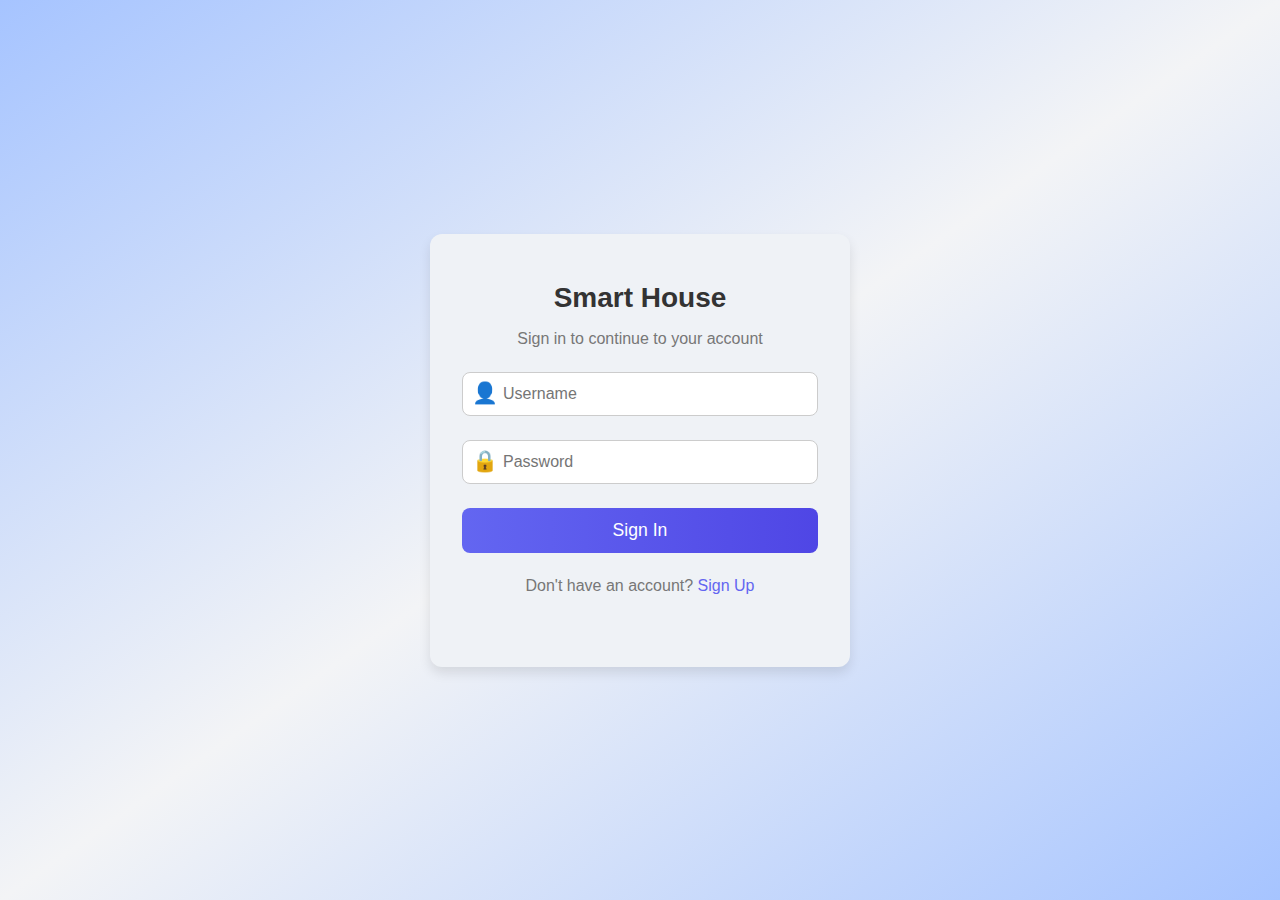
==== iam/src/main/webapp/pages/SignIn.html @ 227d3538 "signup and validation works through front" ====
<!DOCTYPE html>
<html lang="en">
<head>
    <meta charset="UTF-8">
    <meta name="viewport" content="width=device-width, initial-scale=1.0">
    <link rel="stylesheet" href="../styles/Auth.css">
    <title>Sign In</title>
</head>
<body>
<div class="auth-layout">
    <h1>Smart House</h1>
    <p>Sign in to continue to your account</p>
    <form id="signInForm">
        <div class="form-group">
            <p>👤</p>
            <input type="text" id="username" placeholder="Username" required>
            <div class="error-message" id="usernameError"></div>
        </div>
        <div class="form-group">
            <p>🔒</p>
            <input type="password" id="password" placeholder="Password" required>
            <div class="error-message" id="passwordError"></div>
        </div>
        <button type="submit" class="btn btn-primary">Sign In</button>
    </form>
    <div class="auth-footer">
        <p>Don't have an account? <a href="SignUp.html">Sign Up</a></p>
    </div>
</div>
<script src="../scripts/Auth.js"></script>
</body>
</html>
---- iam/src/main/webapp/styles/Auth.css ----
* {
    margin: 0;
    padding: 0;
    box-sizing: border-box;
}


body {
    font-family: 'Arial', sans-serif;
    display: flex;
    justify-content: center;
    align-items: center;
    min-height: 100vh;
    margin: 0;
    background: linear-gradient(to bottom right, #a6c4ff, #f3f4f6, #a6c4ff);
}

.auth-layout {
    background: #eff2f6;
    padding: 3rem 2rem;
    border-radius: 12px;
    box-shadow: 0 6px 12px rgba(0, 0, 0, 0.1);
    width: 100%;
    max-width: 420px;
    transition: transform 0.3s ease, box-shadow 0.3s ease;
}

.auth-layout:hover {
    transform: translateY(-5px);
    box-shadow: 0 12px 24px rgba(0, 0, 0, 0.15);
}

.auth-layout h1 {
    font-size: 1.75rem;
    margin-bottom: 1rem;
    color: #333;
    text-align: center;
}

.auth-layout p {
    margin-bottom: 1.5rem;
    color: #777;
    font-size: 1rem;
    text-align: center;
}

.form-group {
    margin-bottom: 1.5rem;
    position: relative;
}

.form-group input {
    width: 100%;
    padding: 12px 40px;
    border: 1px solid #ccc;
    border-radius: 8px;
    font-size: 1rem;
    outline: none;
    transition: 0.3s ease;
}

.form-group input:focus {
    border-color: #6366f1;
    box-shadow: 0 0 5px rgba(99, 102, 241, 0.3);
}

.form-group p {
    position: absolute;
    top: 48%;
    left: 10px;
    transform: translateY(-50%);
    font-size: 1.3rem;
    color: #aaa;
}

.form-group .toggle-password {
    position: absolute;
    top: 50%;
    right: -130px;
    transform: translateY(-50%);
    background: none;
    border: none;
    cursor: pointer;
    color: #aaa;
    font-size: 1.4rem;
}

.form-group .toggle-password:hover {
    color: #6366f1;
}

.error-message {
    margin-top: 4px;
    font-size: 0.85rem;
    color: red;
}

button {
    width: 100%;
    padding: 12px;
    background: linear-gradient(to right, #6366f1, #4f46e5);
    color: white;
    font-size: 1.1rem;
    border: none;
    border-radius: 8px;
    cursor: pointer;
    text-decoration: none;
    transition: background 0.3s ease, transform 0.2s ease;
}
button:hover {
    background: linear-gradient(to right, #4f46e5, #4338ca);
    transform: translateY(-3px);
}

.auth-footer {
    text-align: center;
    margin-top: 1.5rem;
    font-size: 0.9rem;
}

.auth-footer a {
    color: #6366f1;
    text-decoration: none;
}

.auth-footer a:hover {
    text-decoration: underline;
}
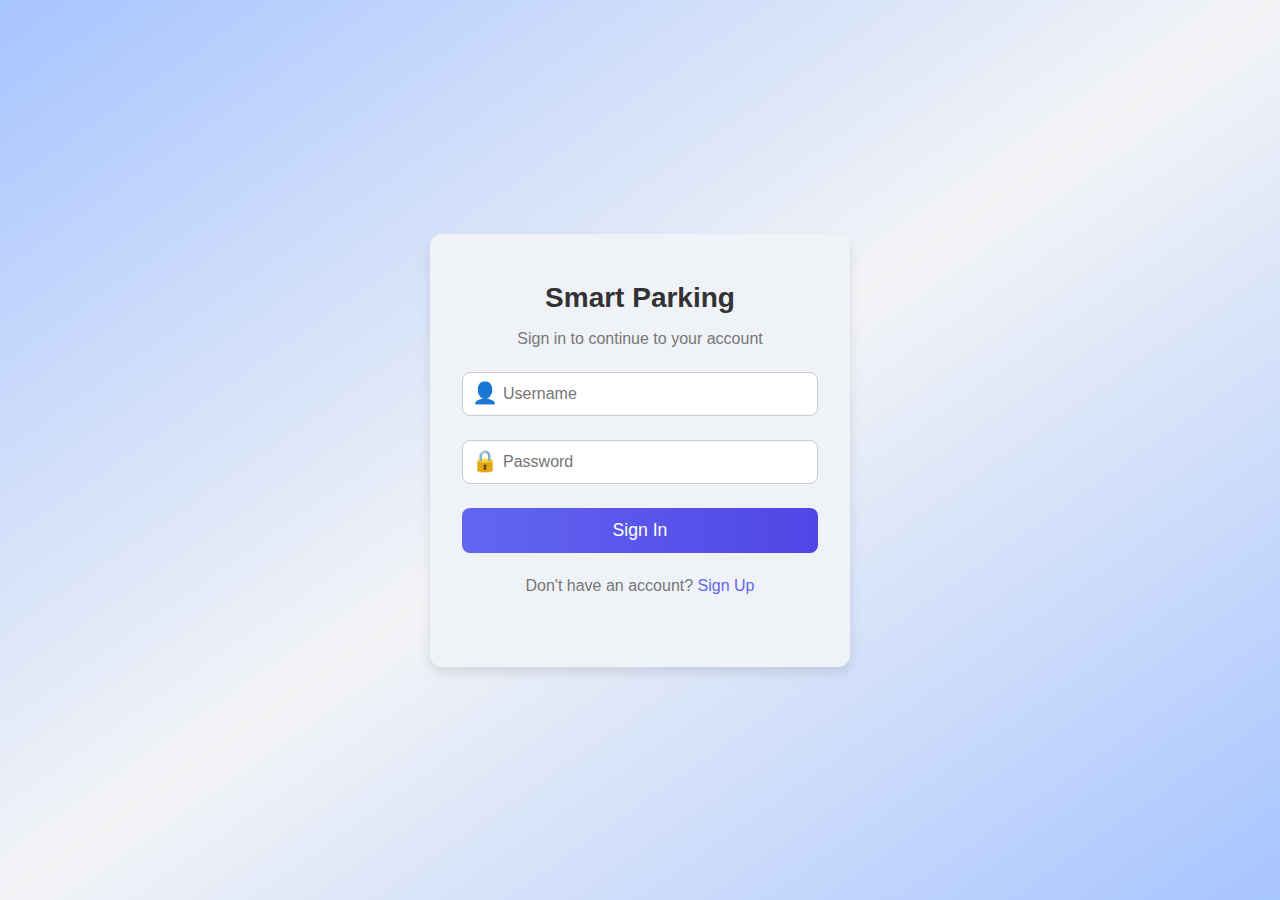
==== commit 063c3e6b: "style" ====
--- a/iam/src/main/webapp/pages/SignIn.html
+++ b/iam/src/main/webapp/pages/SignIn.html
@@ -8,7 +8,7 @@
 </head>
 <body>
 <div class="auth-layout">
-    <h1>Smart House</h1>
+    <h1>Smart Parking</h1>
     <p>Sign in to continue to your account</p>
     <form id="signInForm">
         <div class="form-group">
